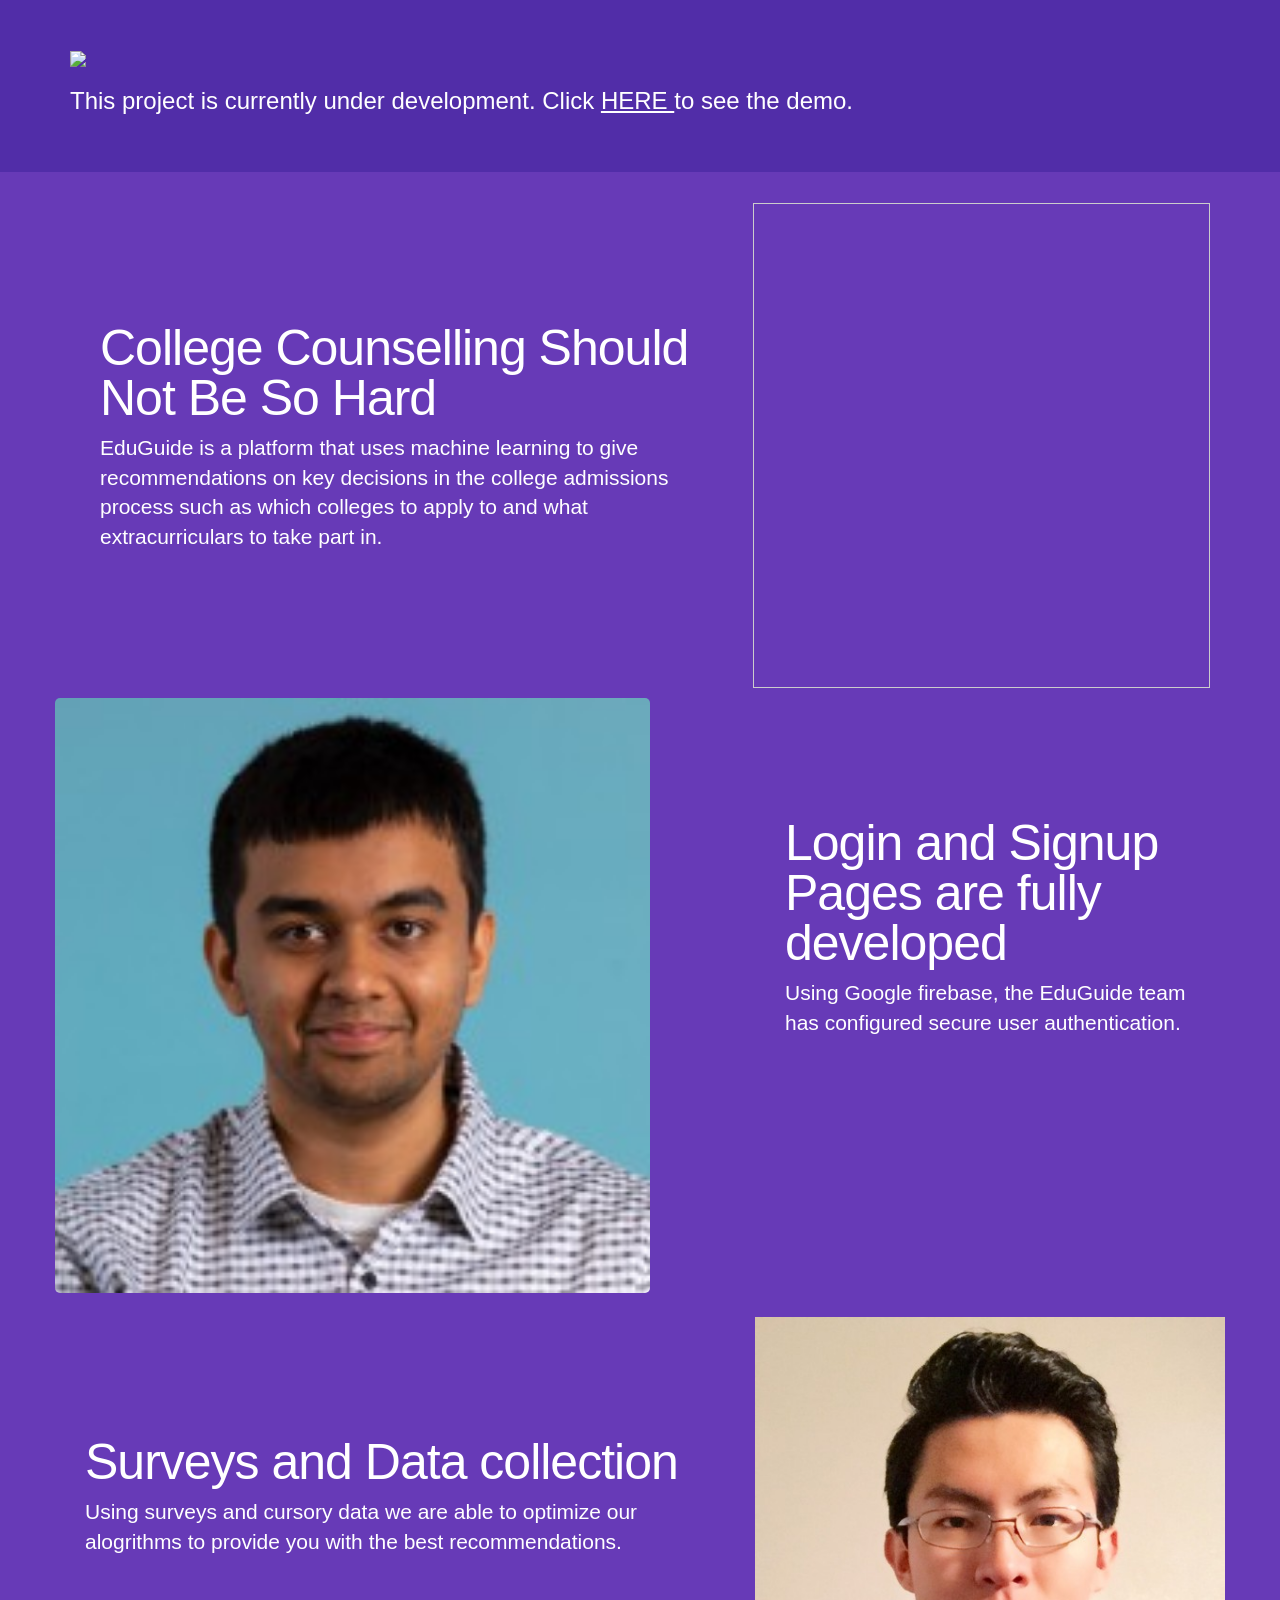
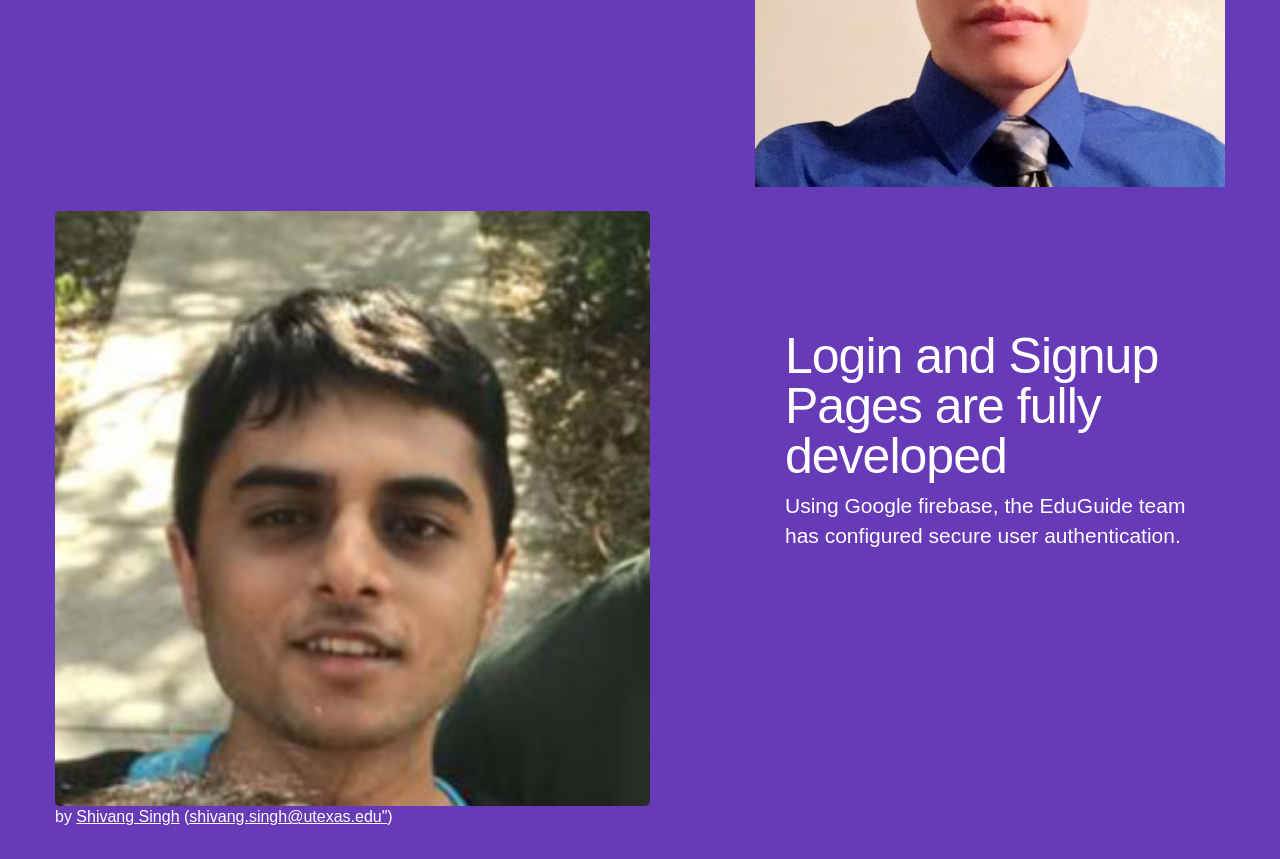
==== index.html @ bb794bdc "edu" ====
<!DOCTYPE html>
<html lang="en">
    <head>
        <meta charset="utf-8">
        <meta http-equiv="X-UA-Compatible" content="IE=edge">
        <meta name="viewport" content="width=device-width, initial-scale=1">
        <meta name="description" content="">
        <meta name="author" content="">
        <title>EduGuide </title>
        <!-- Bootstrap core CSS -->
        <link href="dist/css/bootstrap.min.css" rel="stylesheet">
        <!--- HTML5 shim and Respond.js for IE8 support of HTML5 elements and media queries -->
        <!--[if lt IE 9]>
        <script  src="https://oss.maxcdn.com/html5shiv/3.7.2/html5shiv.min.js"></script>
        <script src="https://oss.maxcdn.com/respond/1.4.2/respond.min.js"></script>
        <![endif]-->
        <!-- Custom styles for this template -->
        <link href="css/styling.css" rel="stylesheet">
    </head>
    <!-- Main jumbotron for a primary marketing message or call to action -->
    <div class="jumbotron">
        <div class="container">
            <img src = "https://www.shivangsingh.com/images/EduguideLogo.png">
            <h3>This project is currently under development. Click <a href = "https://educationguide.herokuapp.com/">HERE </a> to see the demo.</h3>
            </div>
    </div>
    <div class="container">
        <div class="col-md-12">
            <!--<a class="lead" href="https://twitter.com/AISDSupt/status/573980660290863104">manaTEAMS was recently demoed to Austin ISD's superintendent, Dr. Cruz!</a>-->
        </div>
        <!-- START THE FEATURETTES -->
        <div class="row featurette green">
            <div class="col-md-7">
                <h2 class="featurette-heading">College Counselling Should Not Be So Hard </span></h2>
                <p class="lead">EduGuide is a platform that uses machine learning to give recommendations on key decisions in the college admissions process such as which colleges to apply to and what extracurriculars to take part in.  </p>
            </div>
            <div class="col-md-5">
            <iframe src="//www.slideshare.net/slideshow/embed_code/key/Gg4tNiIGztDEJq" width="595" height="485" frameborder="0" marginwidth="0" marginheight="0" scrolling="no" style="border:1px solid #CCC; border-width:1px; margin-bottom:5px; max-width: 100%;" allowfullscreen> </iframe>
        </div>
        <div class="divider"></div>
        <div class="row featurette">
            <div class="col-md-7">
                <img class="featurette-image-large img-responsive" src="img/shivang.jpeg" alt="Generic placeholder image" width="595" height="485">
            </div>
            <div class="col-md-5">
                <h2 class="featurette-heading">Login and Signup Pages are fully developed</h2>
                <p class="lead">Using Google firebase, the EduGuide team has configured secure user authentication. </p>
            </div>
        </div>
        <div class="divider"></div>
        <div class="row featurette">
            <div class="col-md-7">
                <h2 class="featurette-heading">Surveys and Data collection</h2>
                <p class="lead">Using surveys and cursory data we are able to optimize our alogrithms to provide you with the best recommendations.  </p>
            </div>
            <div class="col-md-5">
                <img class="featurette-image img-responsive" src="img/andy.jpeg" alt="Generic placeholder image" width="595" height="485">
            </div>
        </div>

        <div class="divider"></div>
        <div class="row featurette">
            <div class="col-md-7">
                <img class="featurette-image-large img-responsive" src="img/arjun.jpeg" alt="Generic placeholder image" width="595" height="485">
            </div>
            <div class="col-md-5">
                <h2 class="featurette-heading">Login and Signup Pages are fully developed</h2>
                <p class="lead">Using Google firebase, the EduGuide team has configured secure user authentication. </p>
            </div>
        </div>

            <!-- /END THE FEATURETTES -->
            <!-- FOOTER -->
            <footer>
                <p class="footertext">by <a href="http://SShivang.github.io">Shivang Singh</a> (<a href="mailto:shivang.singh@utexas.edu">shivang.singh@utexas.edu"</a>) </p>
            </footer>
    </div>
    <!-- /.container -->
    <!-- Bootstrap core JavaScript
    ================================================== -->
    <!-- Placed at the end of the document so the pages load faster -->
    <script src="https://ajax.googleapis.com/ajax/libs/jquery/1.11.1/jquery.min.js"></script>
    <script src="dist/js/bootstrap.min.js"></script>
    <!-- IE10 viewport hack for Surface/desktop Windows 8 bug -->
    <script src="../../assets/js/ie10-viewport-bug-workaround.js"></script>
</body>
</html>
---- css/styling.css ----
/* GLOBAL STYLES
-------------------------------------------------- */

/* Padding below the footer and lighter body text */

/* Move down content because we have a fixed navbar that is 50px tall */

body {
    padding-bottom: 20px;
    color: #FAFAFA;
    background-color: #673ab7;
}
p, h1, h2, h3, h4, h5, h6 {
    color: #FFFFFF;
}
.footer {
  height: 100px;
  background-color: #512da8;
}
a.btn {
    text-decoration: none;
}
.btn {
    background-color: #7c4dff;
    border-color: #7c4dff;
    margin: 12px;
    border-radius: 0px;
}
.btn:hover {
    background-color: #7c4dff;
    border-color: #673ab7;
    border-radius: 0px;
}
.btn:focus {
    background-color: #7c4dff;
    border-color: #673ab7;
    border-radius: 0px;
}
.blue {
  background-color: #2196F3;
}
.red {
  background-color: #F44336;
}
.orange {
  background-color: #FF5722;
}
.bley {
  background-color: #607D8B;
}
.indigo {
  background-color: #673ab7;
}
.teal {
  background-color: #009688;
}
.text-bold {
    color: #FFFFFF;
    font-weight: 400;
}
/* Flip around the padding for proper display in narrow viewports */

.navbar-wrapper > .container {
    padding-right: 0;
    padding-left: 0;
}
.navbar-wrapper .navbar {
    padding-right: 15px;
    padding-left: 15px;
}
.navbar-wrapper .navbar .container {
    width: auto;
}
.jumbotron {
    background-color: #512da8;
}
.divider {
  padding: 12px;
}
/* MARKETING CONTENT
-------------------------------------------------- */

/* Center align the text within the three columns below the carousel */

.featurette-image-large {
  border-radius: 5px;
}

.marketing .col-lg-4 {
    margin-bottom: 20px;
    text-align: center;
}
.marketing h2 {
    font-weight: normal;
}
.marketing .col-lg-4 p {
    margin-right: 10px;
    margin-left: 10px;
}
/* Thin out the marketing headings */

.featurette-heading {
    font-weight: 300;
    line-height: 1;
    letter-spacing: -1px;
}
.footertext {
  font-size: 16px;
}
.footertext a{
  color: #FFFFFF;
  text-decoration: underline;
}
a {
  color: #FFFFFF;
  text-decoration: underline;
}
a:hover {
  color: #FFFFFF;
}
a:focus {
  color: #FFFFFF;
}
/* RESPONSIVE CSS
-------------------------------------------------- */

@media (min-width: 768px) {
    .featurette-heading {
        font-size: 50px;
   }
}
@media (min-width: 992px) {
    .featurette-heading {
        margin-top: 120px;
        margin-left: 30px;
        margin-right: 30px;
   }
   .lead {
    margin-bottom: 120px;
    margin-left: 30px;
    margin-right: 30px;
   }
}
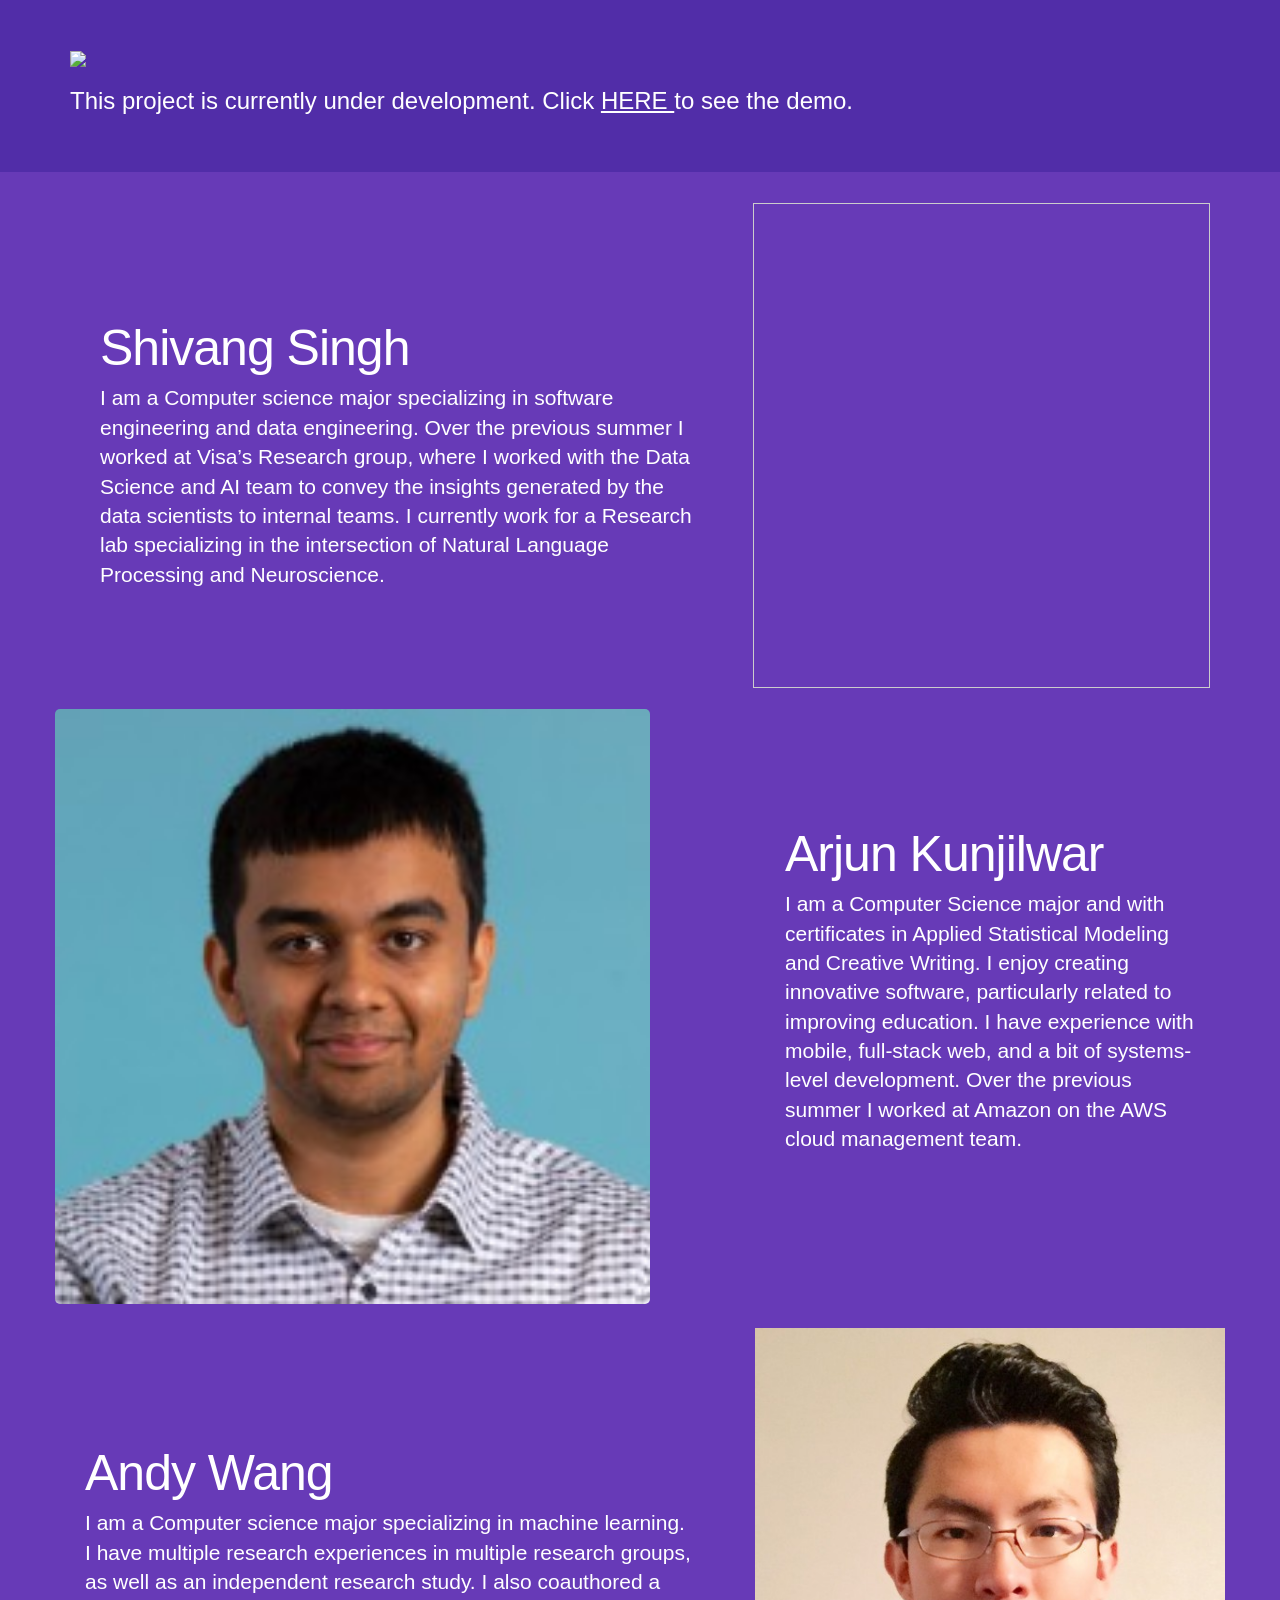
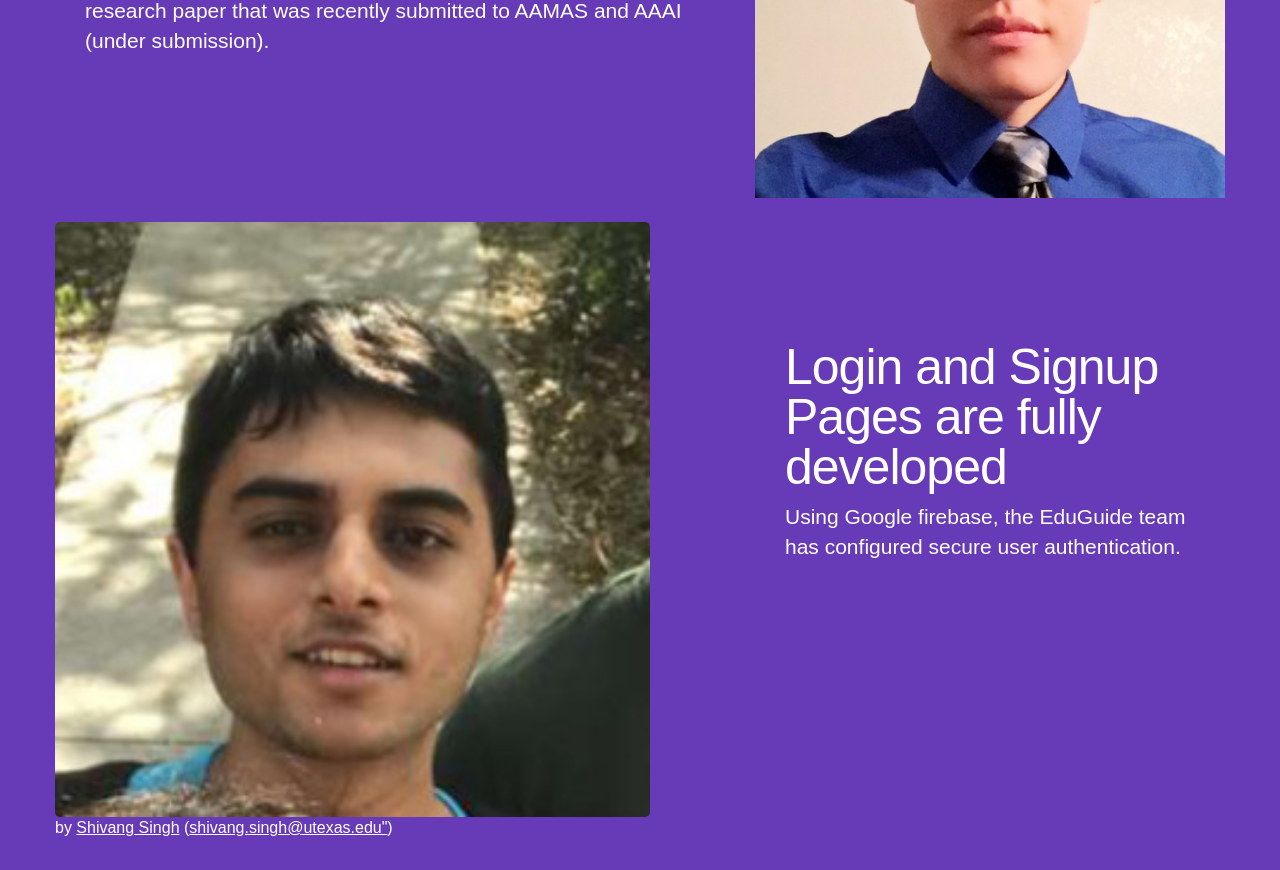
==== commit d2d58f92: "edu" ====
--- a/index.html
+++ b/index.html
@@ -31,8 +31,8 @@
         <!-- START THE FEATURETTES -->
         <div class="row featurette green">
             <div class="col-md-7">
-                <h2 class="featurette-heading">College Counselling Should Not Be So Hard </span></h2>
-                <p class="lead">EduGuide is a platform that uses machine learning to give recommendations on key decisions in the college admissions process such as which colleges to apply to and what extracurriculars to take part in.  </p>
+                <h2 class="featurette-heading">Shivang Singh</span></h2>
+                <p class="lead">I am a Computer science major specializing in software engineering and data engineering. Over the previous summer I worked at Visa’s Research group, where I worked with the Data Science and AI team to convey the insights generated by the data scientists to internal teams. I currently work for a Research lab specializing in the intersection of Natural Language Processing and Neuroscience. </p>
             </div>
             <div class="col-md-5">
             <iframe src="//www.slideshare.net/slideshow/embed_code/key/Gg4tNiIGztDEJq" width="595" height="485" frameborder="0" marginwidth="0" marginheight="0" scrolling="no" style="border:1px solid #CCC; border-width:1px; margin-bottom:5px; max-width: 100%;" allowfullscreen> </iframe>
@@ -43,15 +43,15 @@
                 <img class="featurette-image-large img-responsive" src="img/shivang.jpeg" alt="Generic placeholder image" width="595" height="485">
             </div>
             <div class="col-md-5">
-                <h2 class="featurette-heading">Login and Signup Pages are fully developed</h2>
-                <p class="lead">Using Google firebase, the EduGuide team has configured secure user authentication. </p>
+                <h2 class="featurette-heading">Arjun Kunjilwar</h2>
+                <p class="lead">I am a Computer Science major and with certificates in Applied Statistical Modeling and Creative Writing. I enjoy creating innovative software, particularly related to improving education. I have experience with mobile, full-stack web, and a bit of systems-level development. Over the previous summer I worked at Amazon on the AWS cloud management team. </p>
             </div>
         </div>
         <div class="divider"></div>
         <div class="row featurette">
             <div class="col-md-7">
-                <h2 class="featurette-heading">Surveys and Data collection</h2>
-                <p class="lead">Using surveys and cursory data we are able to optimize our alogrithms to provide you with the best recommendations.  </p>
+                <h2 class="featurette-heading">Andy Wang</h2>
+                <p class="lead">I am a Computer science major specializing in machine learning. I have multiple research experiences in multiple research groups, as well as an independent research study. I also coauthored a research paper that was recently submitted to AAMAS and AAAI (under submission).</p>
             </div>
             <div class="col-md-5">
                 <img class="featurette-image img-responsive" src="img/andy.jpeg" alt="Generic placeholder image" width="595" height="485">
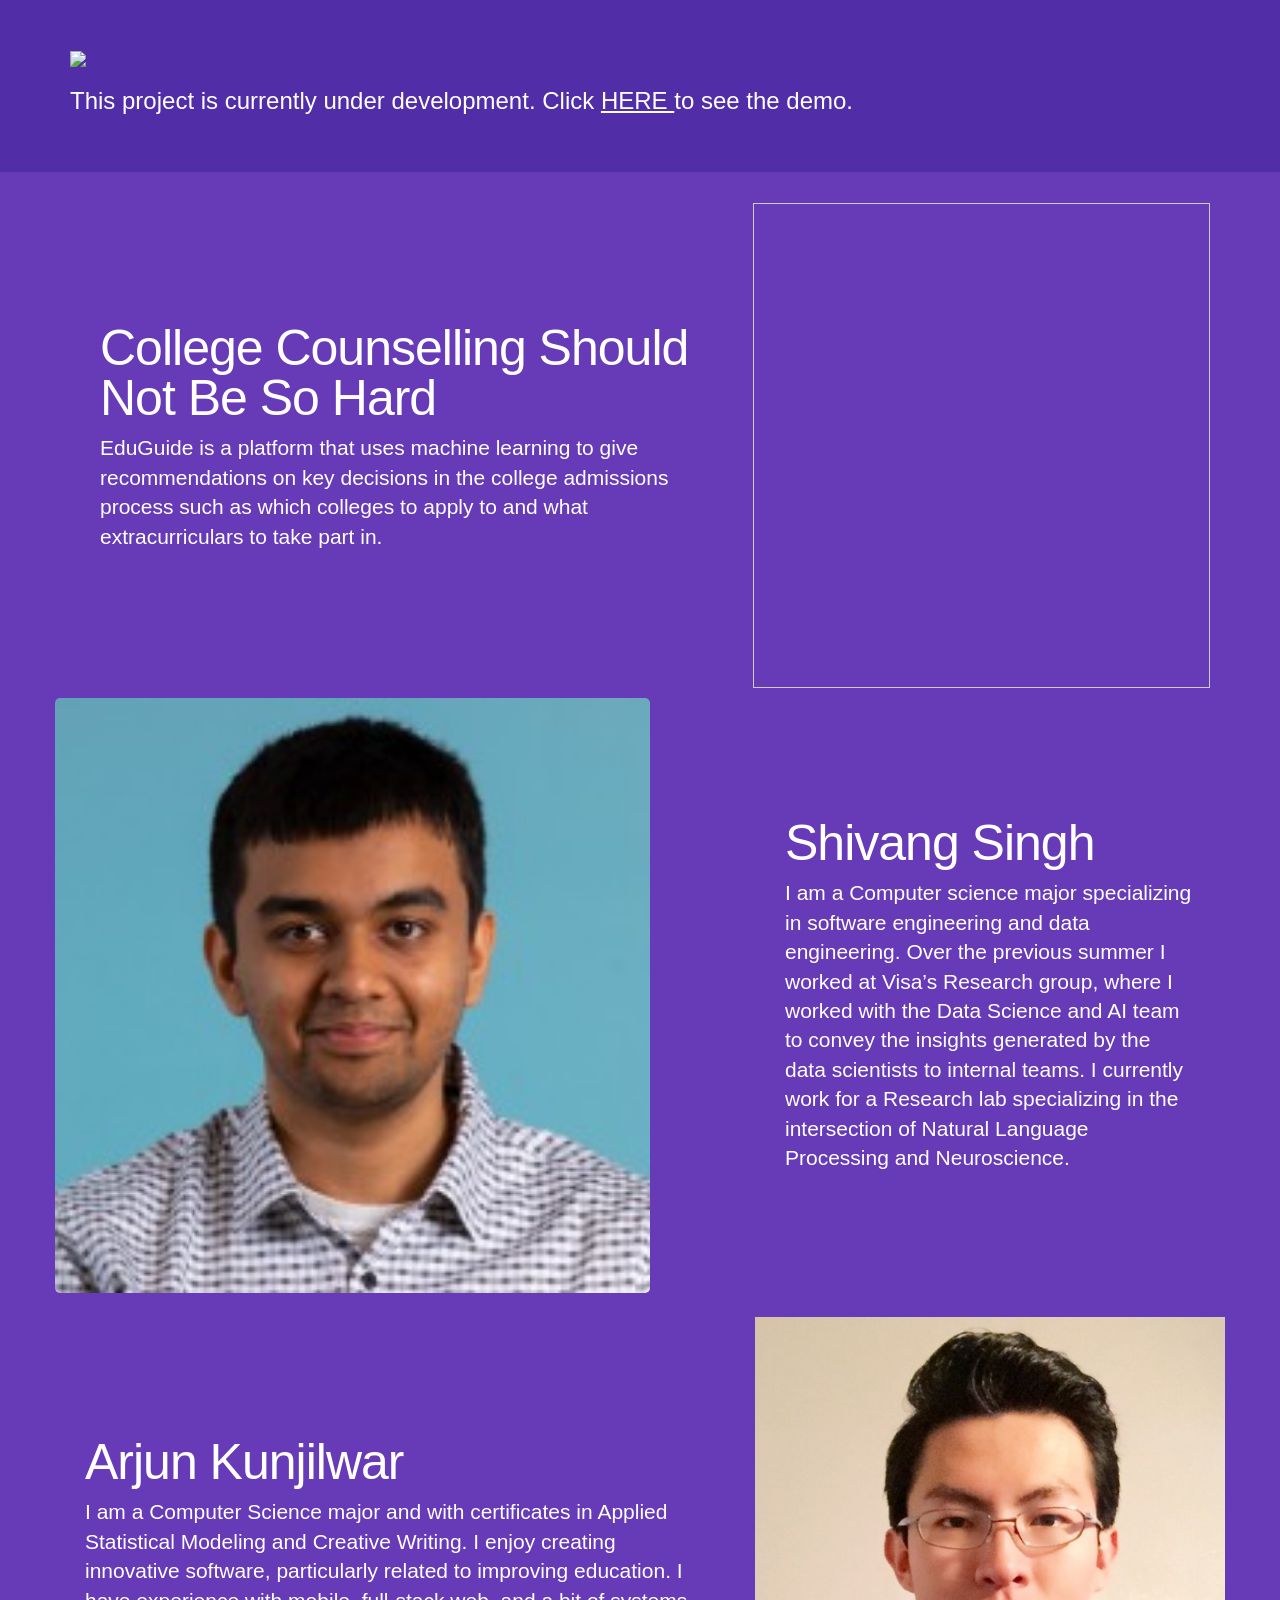
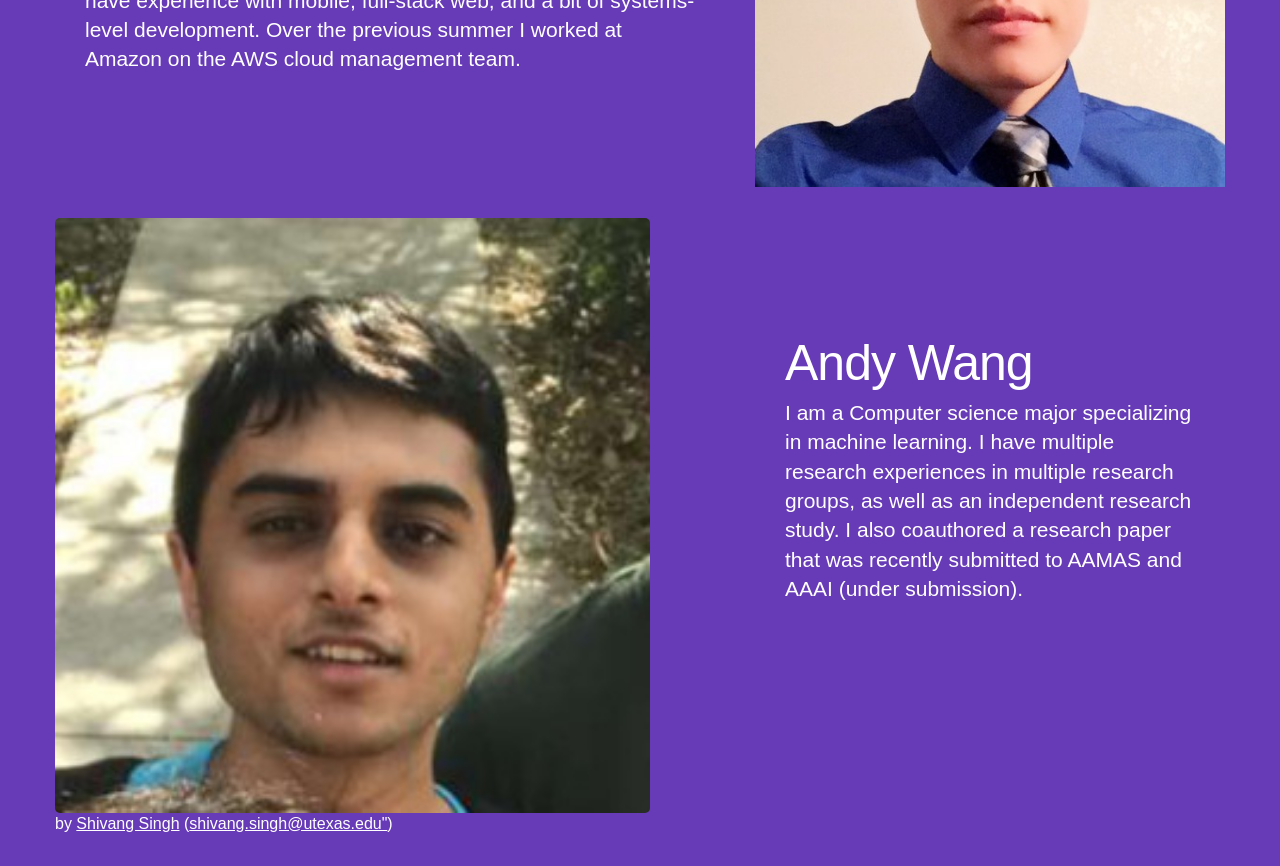
==== commit 610a6162: "edu" ====
--- a/index.html
+++ b/index.html
@@ -31,8 +31,8 @@
         <!-- START THE FEATURETTES -->
         <div class="row featurette green">
             <div class="col-md-7">
-                <h2 class="featurette-heading">Shivang Singh</span></h2>
-                <p class="lead">I am a Computer science major specializing in software engineering and data engineering. Over the previous summer I worked at Visa’s Research group, where I worked with the Data Science and AI team to convey the insights generated by the data scientists to internal teams. I currently work for a Research lab specializing in the intersection of Natural Language Processing and Neuroscience. </p>
+                <h2 class="featurette-heading">College Counselling Should Not Be So Hard </span></h2>
+                <p class="lead">EduGuide is a platform that uses machine learning to give recommendations on key decisions in the college admissions process such as which colleges to apply to and what extracurriculars to take part in.  </p>
             </div>
             <div class="col-md-5">
             <iframe src="//www.slideshare.net/slideshow/embed_code/key/Gg4tNiIGztDEJq" width="595" height="485" frameborder="0" marginwidth="0" marginheight="0" scrolling="no" style="border:1px solid #CCC; border-width:1px; margin-bottom:5px; max-width: 100%;" allowfullscreen> </iframe>
@@ -43,15 +43,15 @@
                 <img class="featurette-image-large img-responsive" src="img/shivang.jpeg" alt="Generic placeholder image" width="595" height="485">
             </div>
             <div class="col-md-5">
-                <h2 class="featurette-heading">Arjun Kunjilwar</h2>
-                <p class="lead">I am a Computer Science major and with certificates in Applied Statistical Modeling and Creative Writing. I enjoy creating innovative software, particularly related to improving education. I have experience with mobile, full-stack web, and a bit of systems-level development. Over the previous summer I worked at Amazon on the AWS cloud management team. </p>
+                <h2 class="featurette-heading">Shivang Singh</h2>
+                <p class="lead">I am a Computer science major specializing in software engineering and data engineering. Over the previous summer I worked at Visa’s Research group, where I worked with the Data Science and AI team to convey the insights generated by the data scientists to internal teams. I currently work for a Research lab specializing in the intersection of Natural Language Processing and Neuroscience. </p>
             </div>
         </div>
         <div class="divider"></div>
         <div class="row featurette">
             <div class="col-md-7">
-                <h2 class="featurette-heading">Andy Wang</h2>
-                <p class="lead">I am a Computer science major specializing in machine learning. I have multiple research experiences in multiple research groups, as well as an independent research study. I also coauthored a research paper that was recently submitted to AAMAS and AAAI (under submission).</p>
+                <h2 class="featurette-heading">Arjun Kunjilwar</h2>
+                <p class="lead">I am a Computer Science major and with certificates in Applied Statistical Modeling and Creative Writing. I enjoy creating innovative software, particularly related to improving education. I have experience with mobile, full-stack web, and a bit of systems-level development. Over the previous summer I worked at Amazon on the AWS cloud management team.</p>
             </div>
             <div class="col-md-5">
                 <img class="featurette-image img-responsive" src="img/andy.jpeg" alt="Generic placeholder image" width="595" height="485">
@@ -64,8 +64,8 @@
                 <img class="featurette-image-large img-responsive" src="img/arjun.jpeg" alt="Generic placeholder image" width="595" height="485">
             </div>
             <div class="col-md-5">
-                <h2 class="featurette-heading">Login and Signup Pages are fully developed</h2>
-                <p class="lead">Using Google firebase, the EduGuide team has configured secure user authentication. </p>
+                <h2 class="featurette-heading">Andy Wang</h2>
+                <p class="lead">I am a Computer science major specializing in machine learning. I have multiple research experiences in multiple research groups, as well as an independent research study. I also coauthored a research paper that was recently submitted to AAMAS and AAAI (under submission). </p>
             </div>
         </div>
 
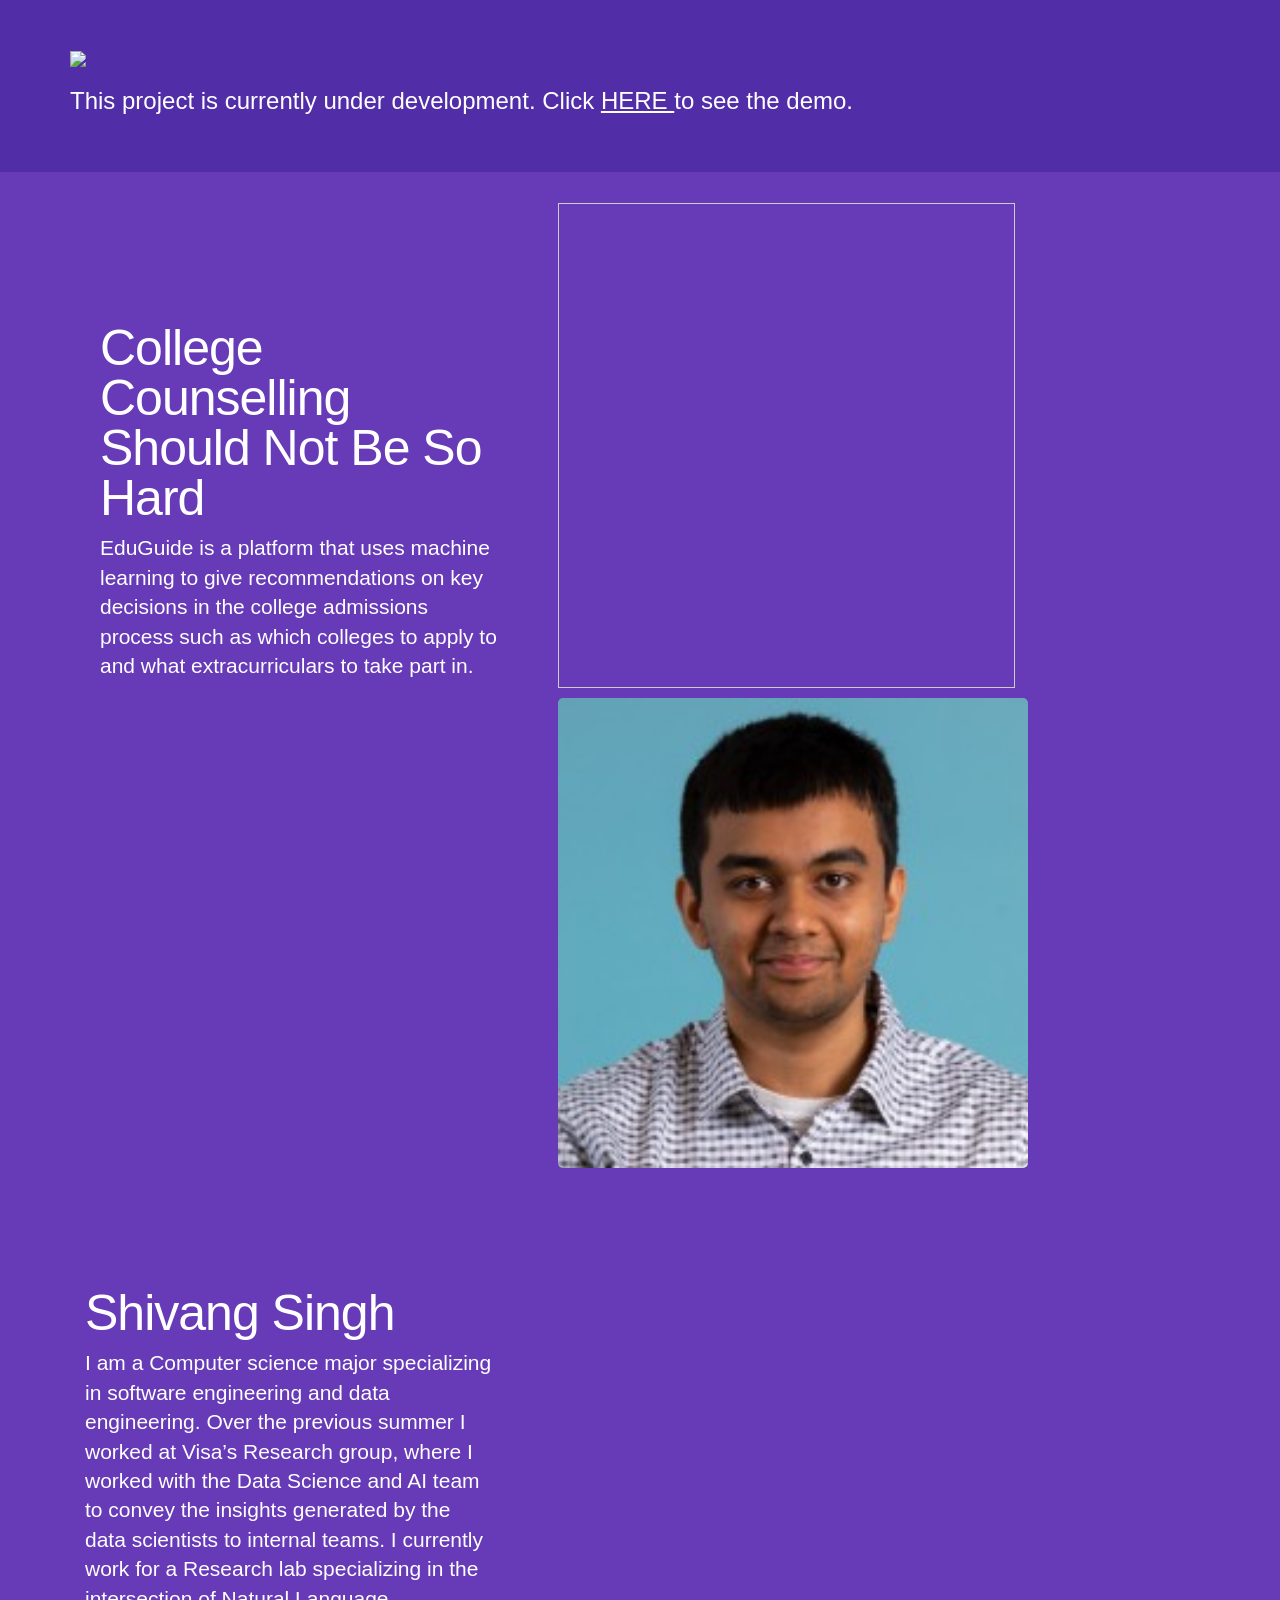
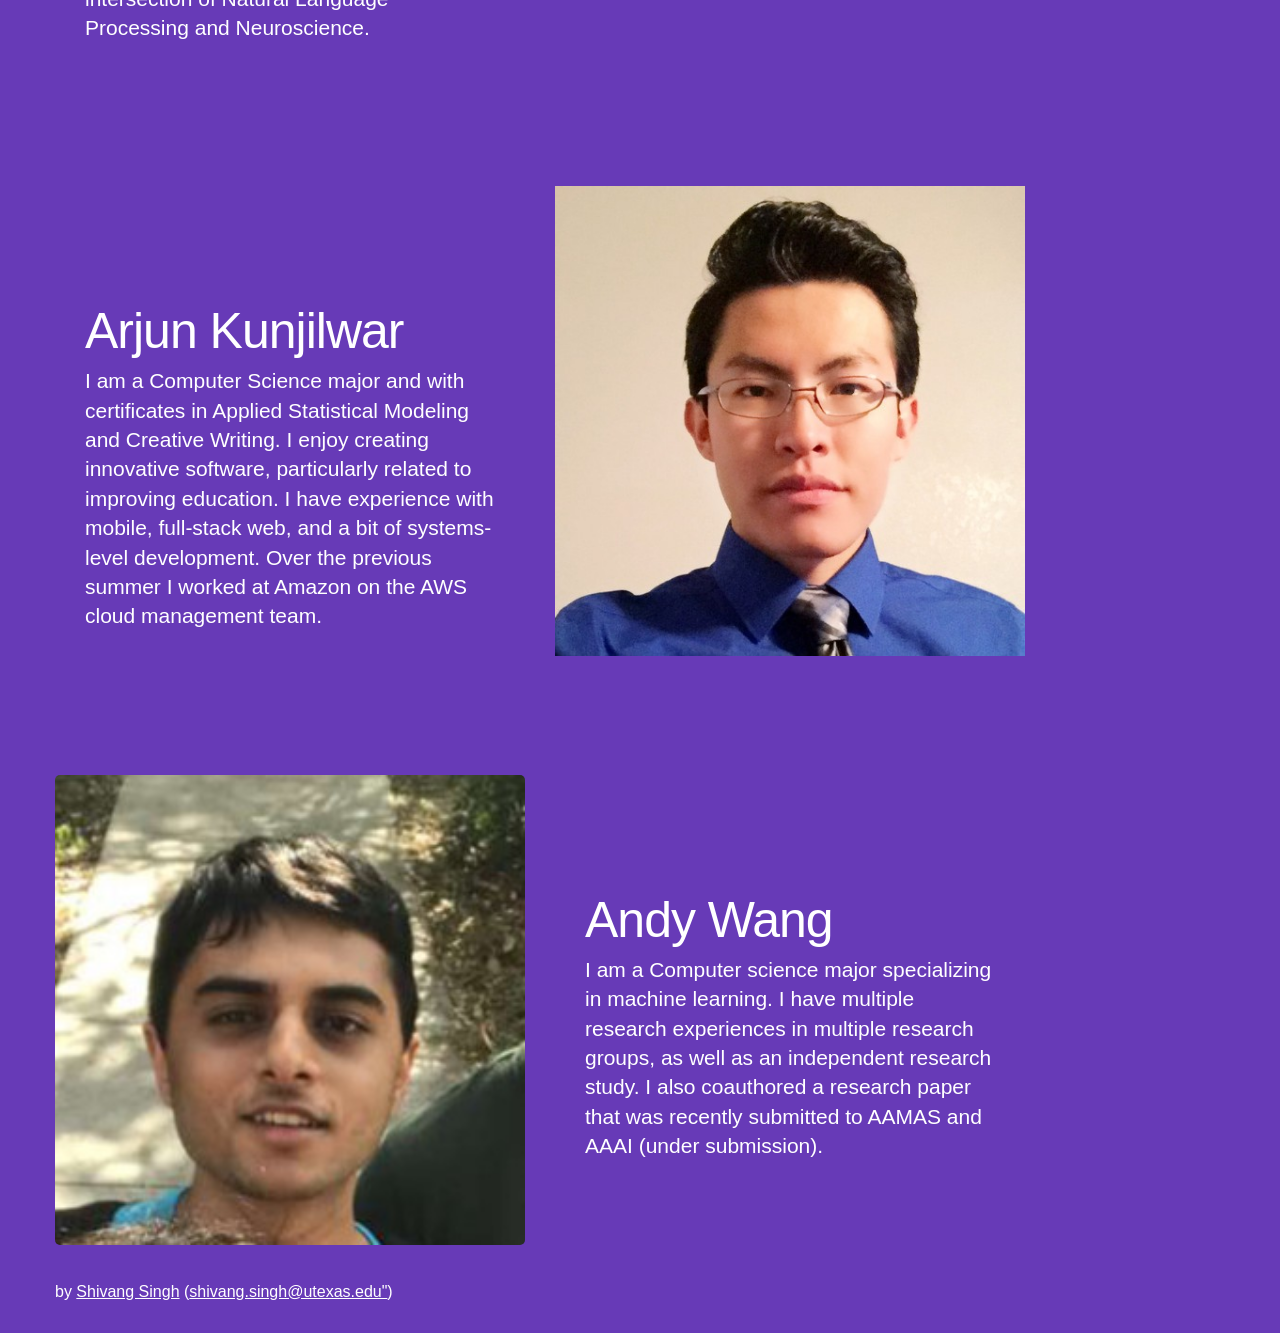
==== commit 4eb56a30: "edu" ====
--- a/index.html
+++ b/index.html
@@ -29,8 +29,8 @@
             <!--<a class="lead" href="https://twitter.com/AISDSupt/status/573980660290863104">manaTEAMS was recently demoed to Austin ISD's superintendent, Dr. Cruz!</a>-->
         </div>
         <!-- START THE FEATURETTES -->
-        <div class="row featurette green">
-            <div class="col-md-7">
+        <div class="row featurette green" width="595" height="485">
+            <div class="col-md-5" width="595" height="485">
                 <h2 class="featurette-heading">College Counselling Should Not Be So Hard </span></h2>
                 <p class="lead">EduGuide is a platform that uses machine learning to give recommendations on key decisions in the college admissions process such as which colleges to apply to and what extracurriculars to take part in.  </p>
             </div>
@@ -38,8 +38,8 @@
             <iframe src="//www.slideshare.net/slideshow/embed_code/key/Gg4tNiIGztDEJq" width="595" height="485" frameborder="0" marginwidth="0" marginheight="0" scrolling="no" style="border:1px solid #CCC; border-width:1px; margin-bottom:5px; max-width: 100%;" allowfullscreen> </iframe>
         </div>
         <div class="divider"></div>
-        <div class="row featurette">
-            <div class="col-md-7">
+        <div class="row featurette" width="595" height="485">
+            <div class="col-md-5" >
                 <img class="featurette-image-large img-responsive" src="img/shivang.jpeg" alt="Generic placeholder image" width="595" height="485">
             </div>
             <div class="col-md-5">
@@ -48,8 +48,8 @@
             </div>
         </div>
         <div class="divider"></div>
-        <div class="row featurette">
-            <div class="col-md-7">
+        <div class="row featurette" width="595" height="485">
+            <div class="col-md-5">
                 <h2 class="featurette-heading">Arjun Kunjilwar</h2>
                 <p class="lead">I am a Computer Science major and with certificates in Applied Statistical Modeling and Creative Writing. I enjoy creating innovative software, particularly related to improving education. I have experience with mobile, full-stack web, and a bit of systems-level development. Over the previous summer I worked at Amazon on the AWS cloud management team.</p>
             </div>
@@ -60,7 +60,7 @@
 
         <div class="divider"></div>
         <div class="row featurette">
-            <div class="col-md-7">
+            <div class="col-md-5">
                 <img class="featurette-image-large img-responsive" src="img/arjun.jpeg" alt="Generic placeholder image" width="595" height="485">
             </div>
             <div class="col-md-5">
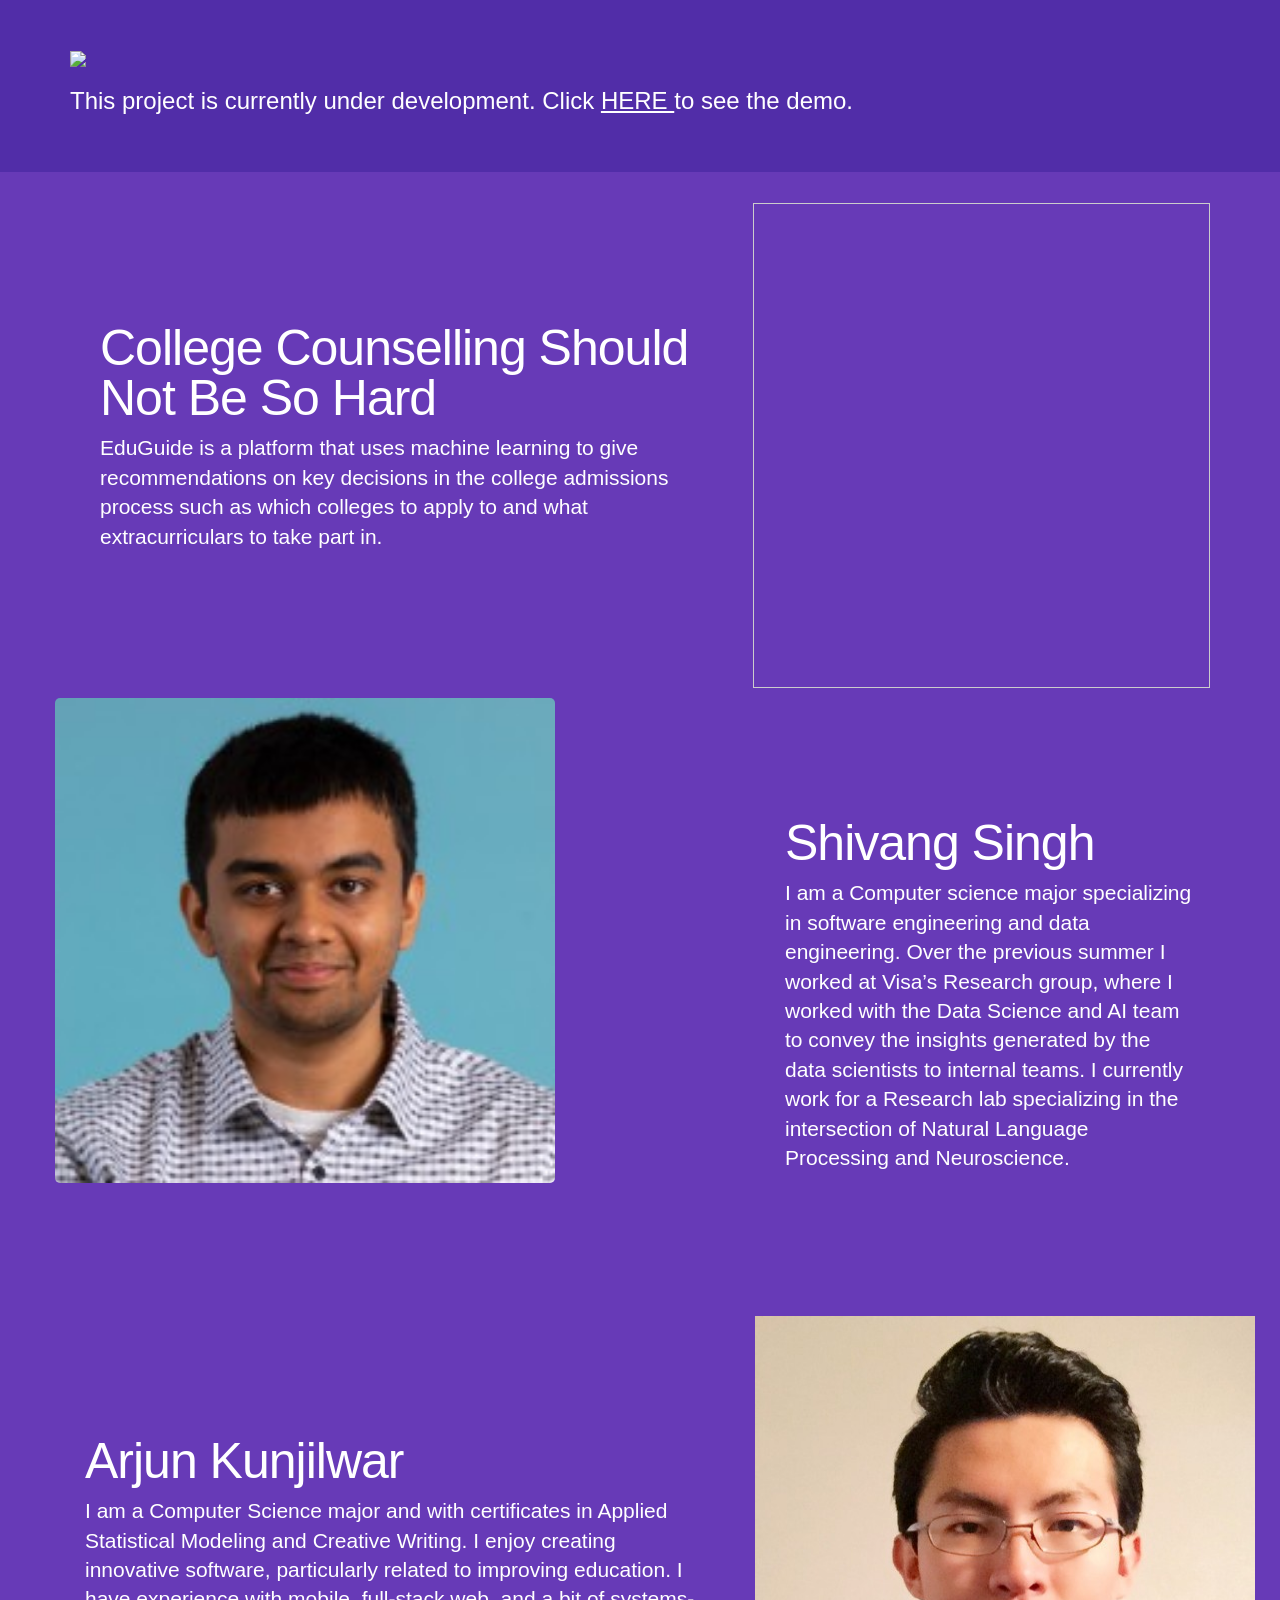
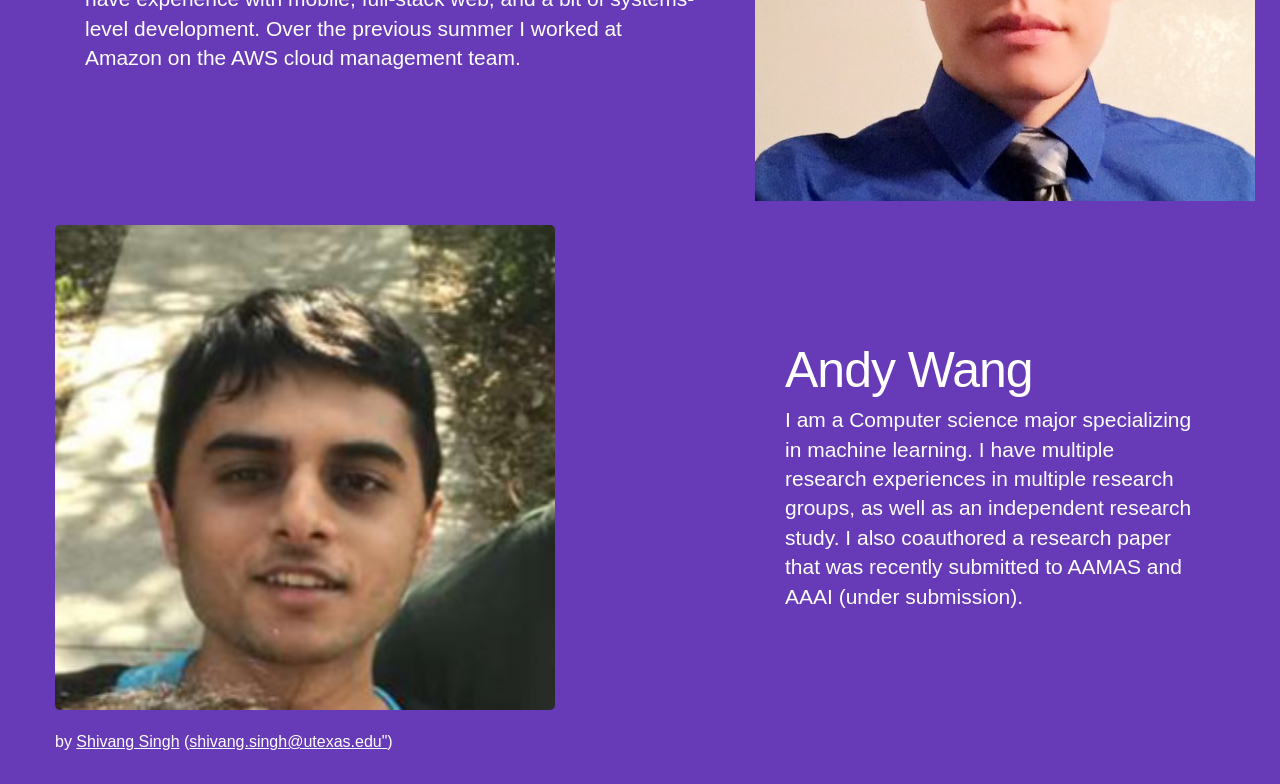
==== commit 38c7d0cf: "edu" ====
--- a/index.html
+++ b/index.html
@@ -29,8 +29,8 @@
             <!--<a class="lead" href="https://twitter.com/AISDSupt/status/573980660290863104">manaTEAMS was recently demoed to Austin ISD's superintendent, Dr. Cruz!</a>-->
         </div>
         <!-- START THE FEATURETTES -->
-        <div class="row featurette green" width="595" height="485">
-            <div class="col-md-5" width="595" height="485">
+        <div class="row featurette green">
+            <div class="col-md-7">
                 <h2 class="featurette-heading">College Counselling Should Not Be So Hard </span></h2>
                 <p class="lead">EduGuide is a platform that uses machine learning to give recommendations on key decisions in the college admissions process such as which colleges to apply to and what extracurriculars to take part in.  </p>
             </div>
@@ -38,9 +38,9 @@
             <iframe src="//www.slideshare.net/slideshow/embed_code/key/Gg4tNiIGztDEJq" width="595" height="485" frameborder="0" marginwidth="0" marginheight="0" scrolling="no" style="border:1px solid #CCC; border-width:1px; margin-bottom:5px; max-width: 100%;" allowfullscreen> </iframe>
         </div>
         <div class="divider"></div>
-        <div class="row featurette" width="595" height="485">
-            <div class="col-md-5" >
-                <img class="featurette-image-large img-responsive" src="img/shivang.jpeg" alt="Generic placeholder image" width="595" height="485">
+        <div class="row featurette" >
+            <div class="col-md-7" >
+                <img class="featurette-image-large" src="img/shivang.jpeg" alt="Generic placeholder image" width="500" height="485">
             </div>
             <div class="col-md-5">
                 <h2 class="featurette-heading">Shivang Singh</h2>
@@ -48,20 +48,20 @@
             </div>
         </div>
         <div class="divider"></div>
-        <div class="row featurette" width="595" height="485">
-            <div class="col-md-5">
+        <div class="row featurette">
+            <div class="col-md-7">
                 <h2 class="featurette-heading">Arjun Kunjilwar</h2>
                 <p class="lead">I am a Computer Science major and with certificates in Applied Statistical Modeling and Creative Writing. I enjoy creating innovative software, particularly related to improving education. I have experience with mobile, full-stack web, and a bit of systems-level development. Over the previous summer I worked at Amazon on the AWS cloud management team.</p>
             </div>
             <div class="col-md-5">
-                <img class="featurette-image img-responsive" src="img/andy.jpeg" alt="Generic placeholder image" width="595" height="485">
+                <img class="featurette-image " src="img/andy.jpeg" alt="Generic placeholder image" width="500" height="485">
             </div>
         </div>
 
         <div class="divider"></div>
         <div class="row featurette">
-            <div class="col-md-5">
-                <img class="featurette-image-large img-responsive" src="img/arjun.jpeg" alt="Generic placeholder image" width="595" height="485">
+            <div class="col-md-7">
+                <img class="featurette-image-large" src="img/arjun.jpeg" alt="Generic placeholder image" width="500" height="485">
             </div>
             <div class="col-md-5">
                 <h2 class="featurette-heading">Andy Wang</h2>
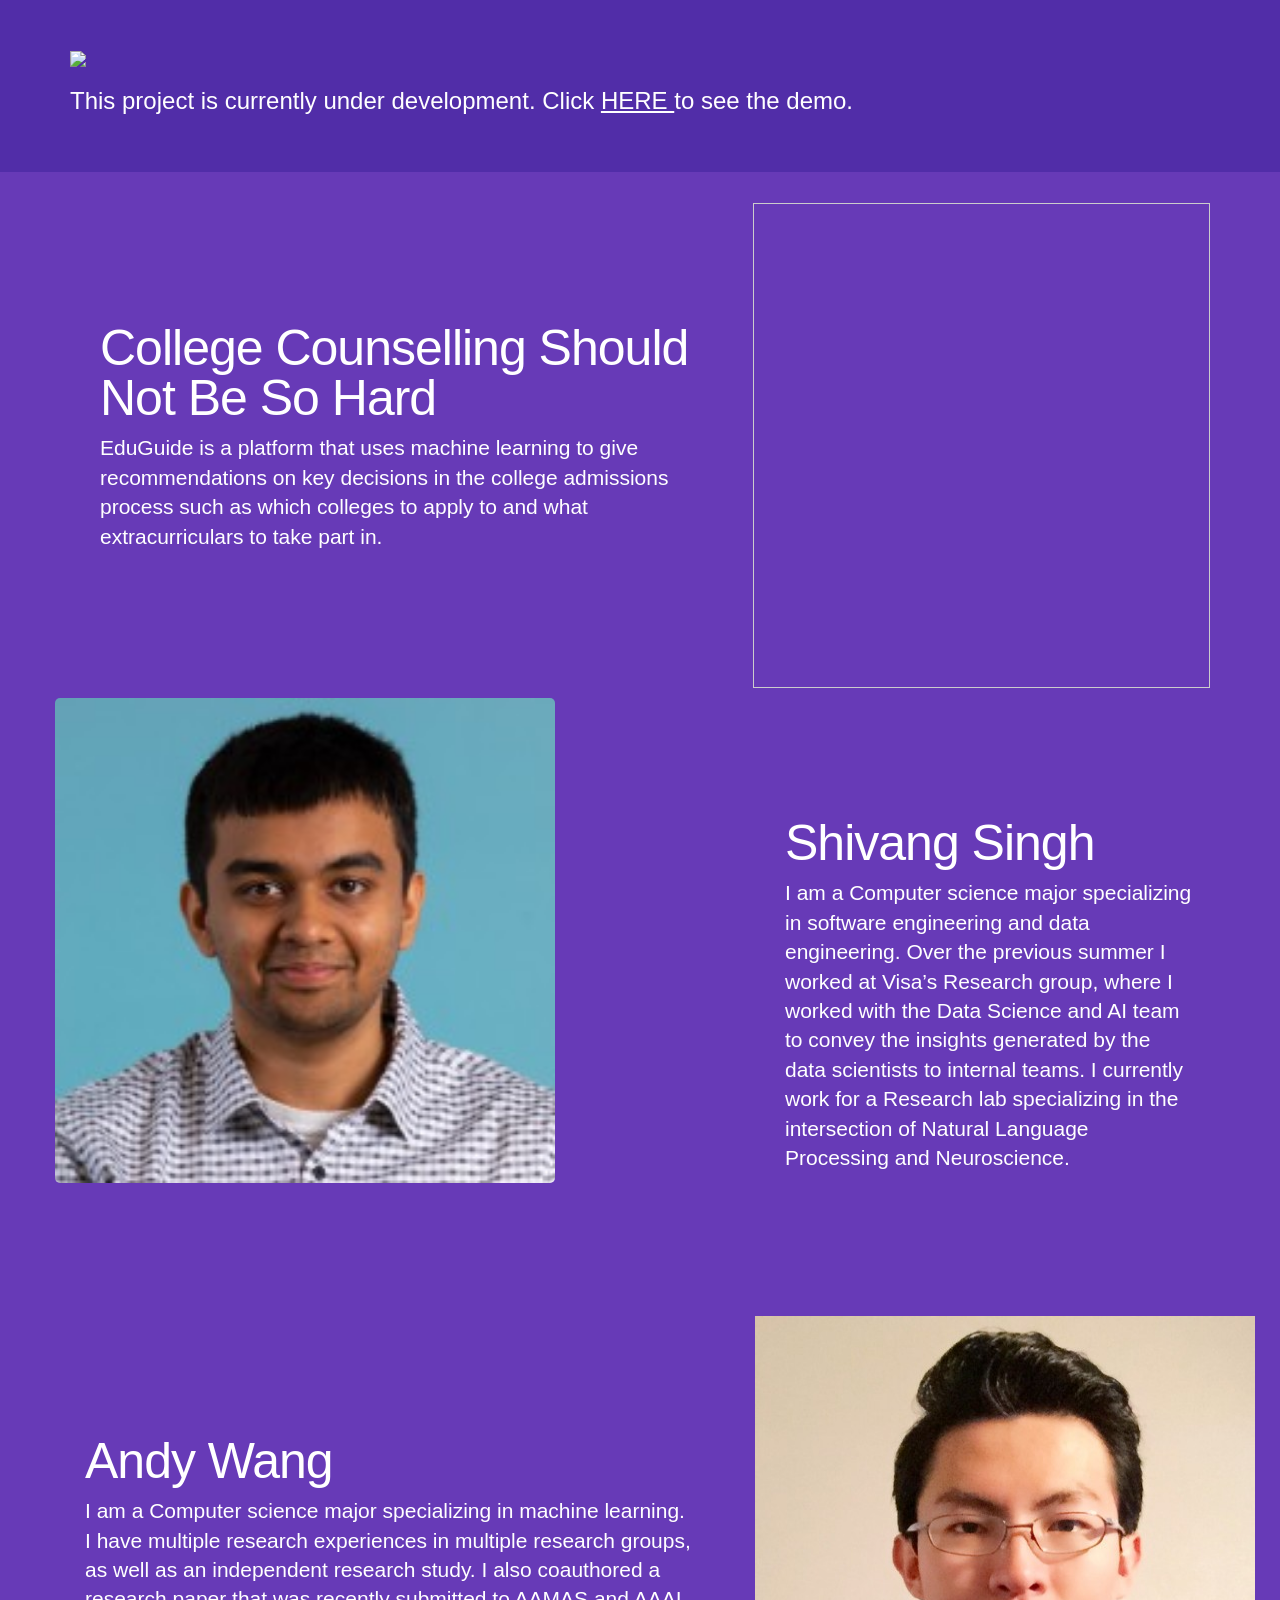
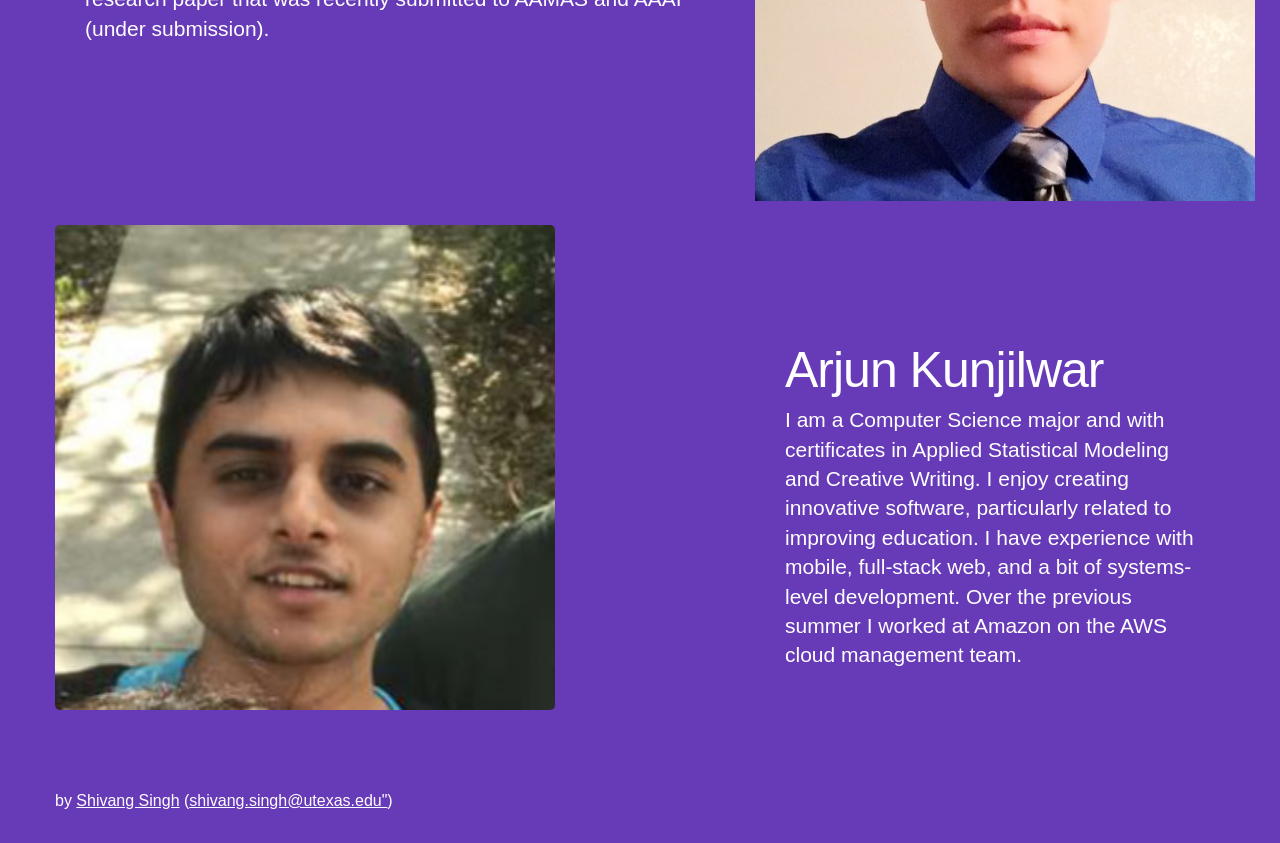
==== commit 4fe0fa78: "final" ====
--- a/index.html
+++ b/index.html
@@ -50,8 +50,8 @@
         <div class="divider"></div>
         <div class="row featurette">
             <div class="col-md-7">
-                <h2 class="featurette-heading">Arjun Kunjilwar</h2>
-                <p class="lead">I am a Computer Science major and with certificates in Applied Statistical Modeling and Creative Writing. I enjoy creating innovative software, particularly related to improving education. I have experience with mobile, full-stack web, and a bit of systems-level development. Over the previous summer I worked at Amazon on the AWS cloud management team.</p>
+              <h2 class="featurette-heading">Andy Wang</h2>
+              <p class="lead">I am a Computer science major specializing in machine learning. I have multiple research experiences in multiple research groups, as well as an independent research study. I also coauthored a research paper that was recently submitted to AAMAS and AAAI (under submission). </p>
             </div>
             <div class="col-md-5">
                 <img class="featurette-image " src="img/andy.jpeg" alt="Generic placeholder image" width="500" height="485">
@@ -64,9 +64,9 @@
                 <img class="featurette-image-large" src="img/arjun.jpeg" alt="Generic placeholder image" width="500" height="485">
             </div>
             <div class="col-md-5">
-                <h2 class="featurette-heading">Andy Wang</h2>
-                <p class="lead">I am a Computer science major specializing in machine learning. I have multiple research experiences in multiple research groups, as well as an independent research study. I also coauthored a research paper that was recently submitted to AAMAS and AAAI (under submission). </p>
-            </div>
+              <h2 class="featurette-heading">Arjun Kunjilwar</h2>
+              <p class="lead">I am a Computer Science major and with certificates in Applied Statistical Modeling and Creative Writing. I enjoy creating innovative software, particularly related to improving education. I have experience with mobile, full-stack web, and a bit of systems-level development. Over the previous summer I worked at Amazon on the AWS cloud management team.</p>
+          </div>
         </div>
 
             <!-- /END THE FEATURETTES -->
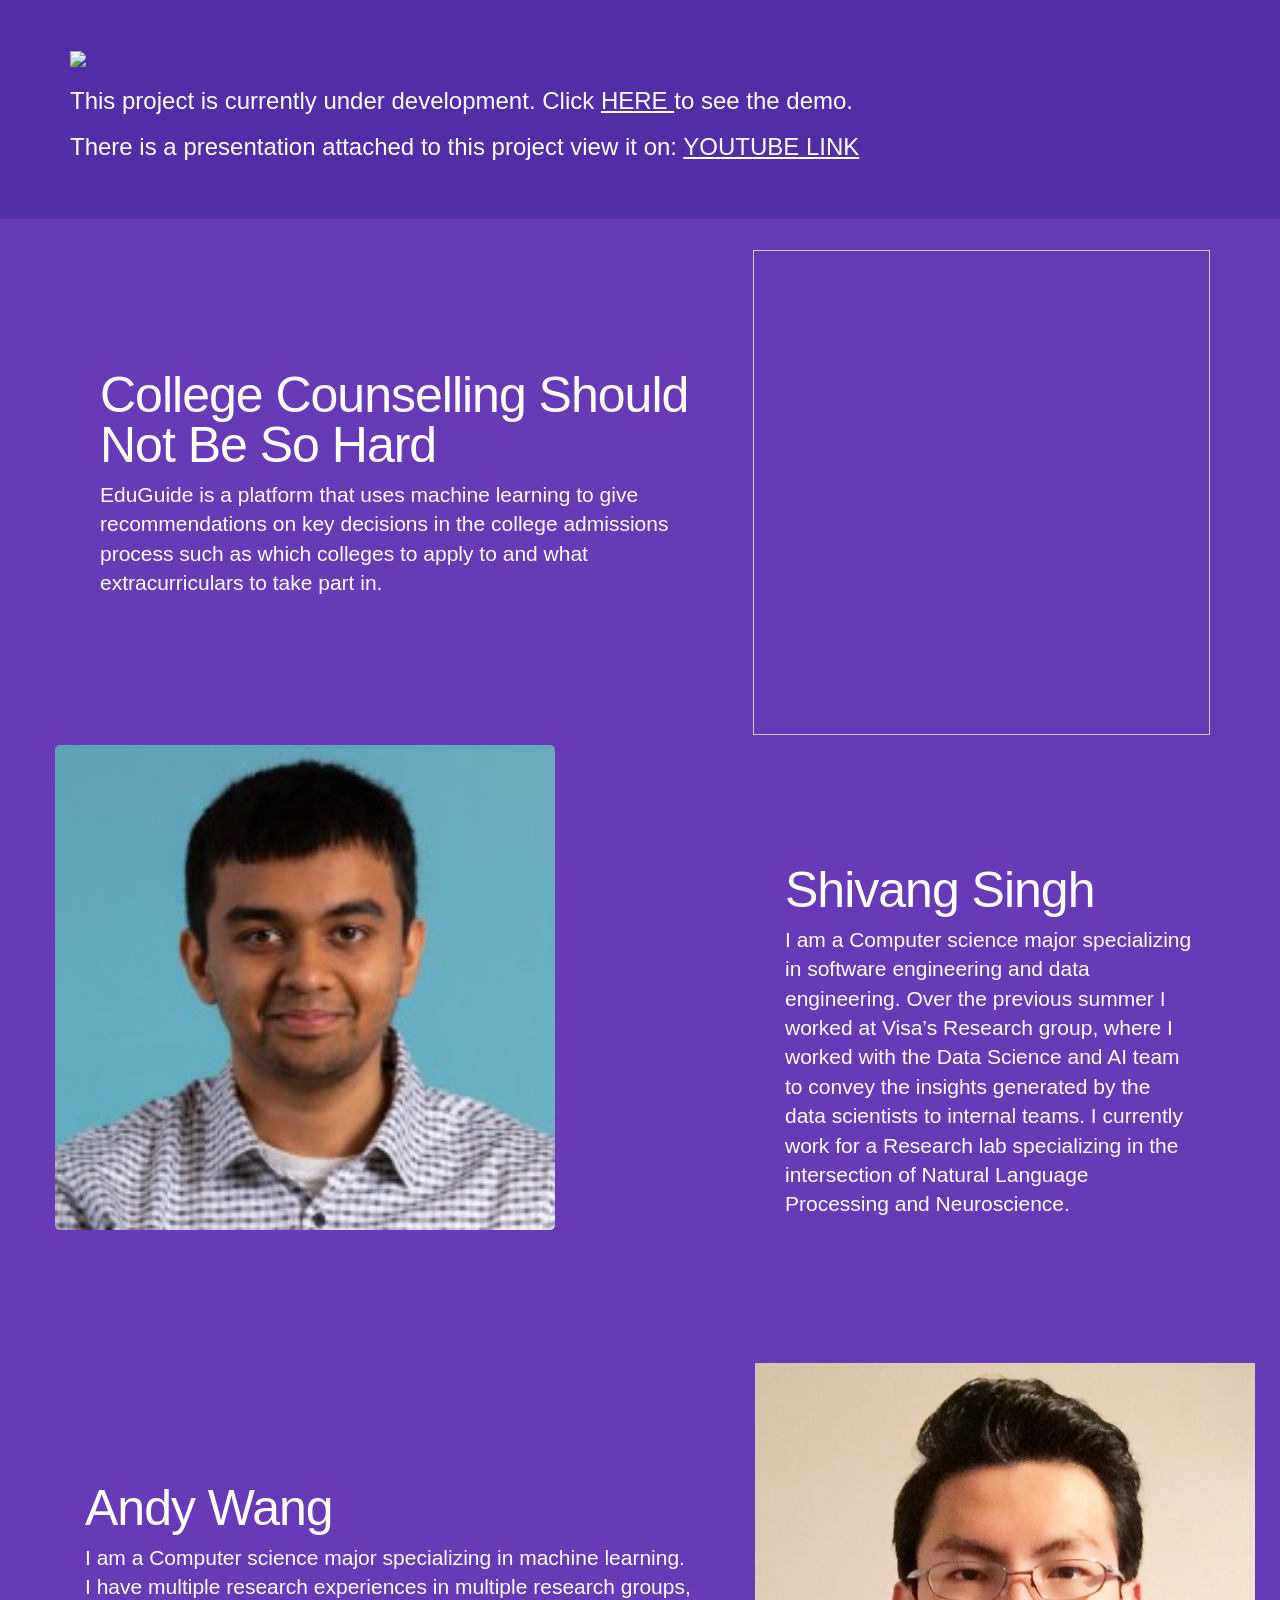
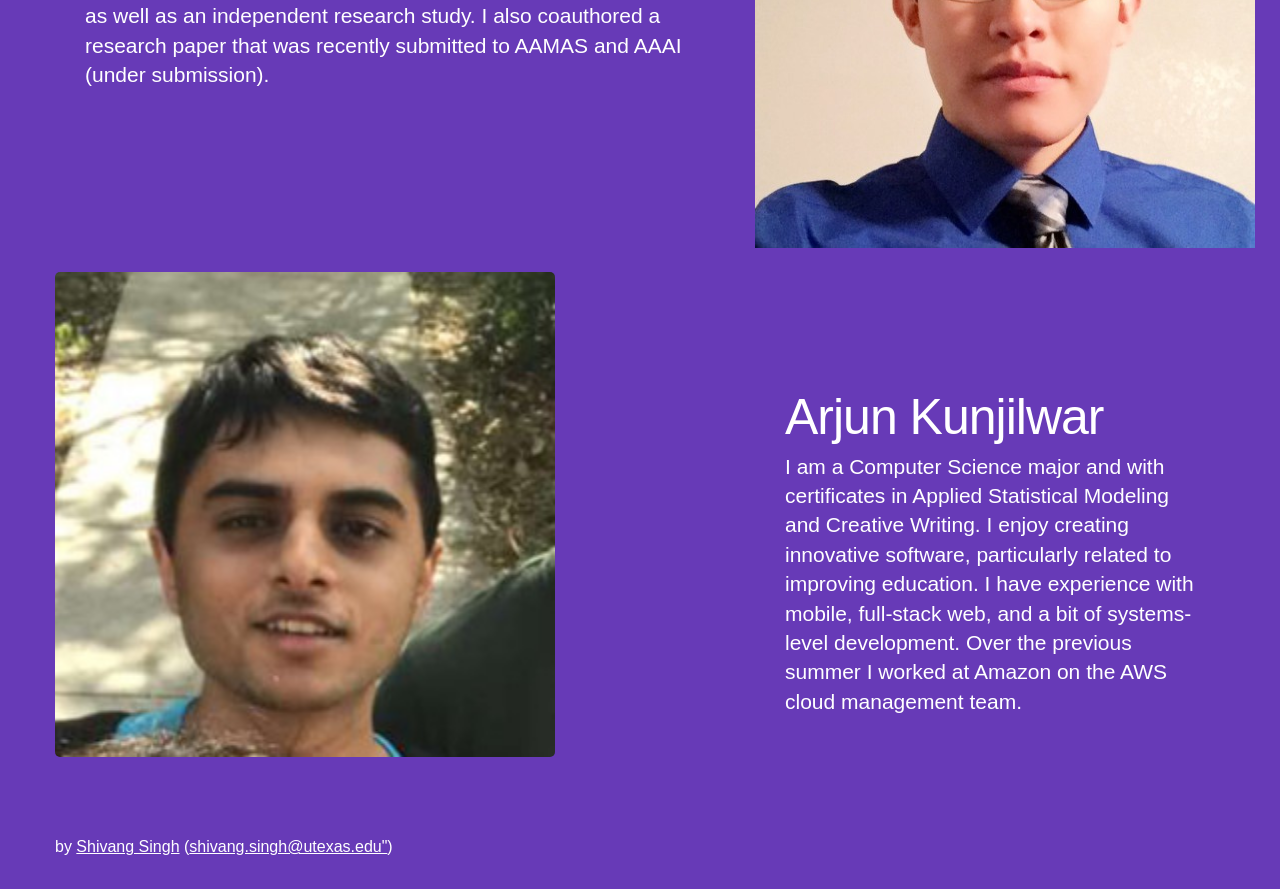
==== commit c8f760cd: "final" ====
--- a/index.html
+++ b/index.html
@@ -22,6 +22,7 @@
         <div class="container">
             <img src = "https://www.shivangsingh.com/images/EduguideLogo.png">
             <h3>This project is currently under development. Click <a href = "https://educationguide.herokuapp.com/">HERE </a> to see the demo.</h3>
+            <h3>There is a presentation attached to this project view it on: <a href = "https://youtu.be/-thkpmF2ozM/">YOUTUBE LINK</a></h3>
             </div>
     </div>
     <div class="container">
